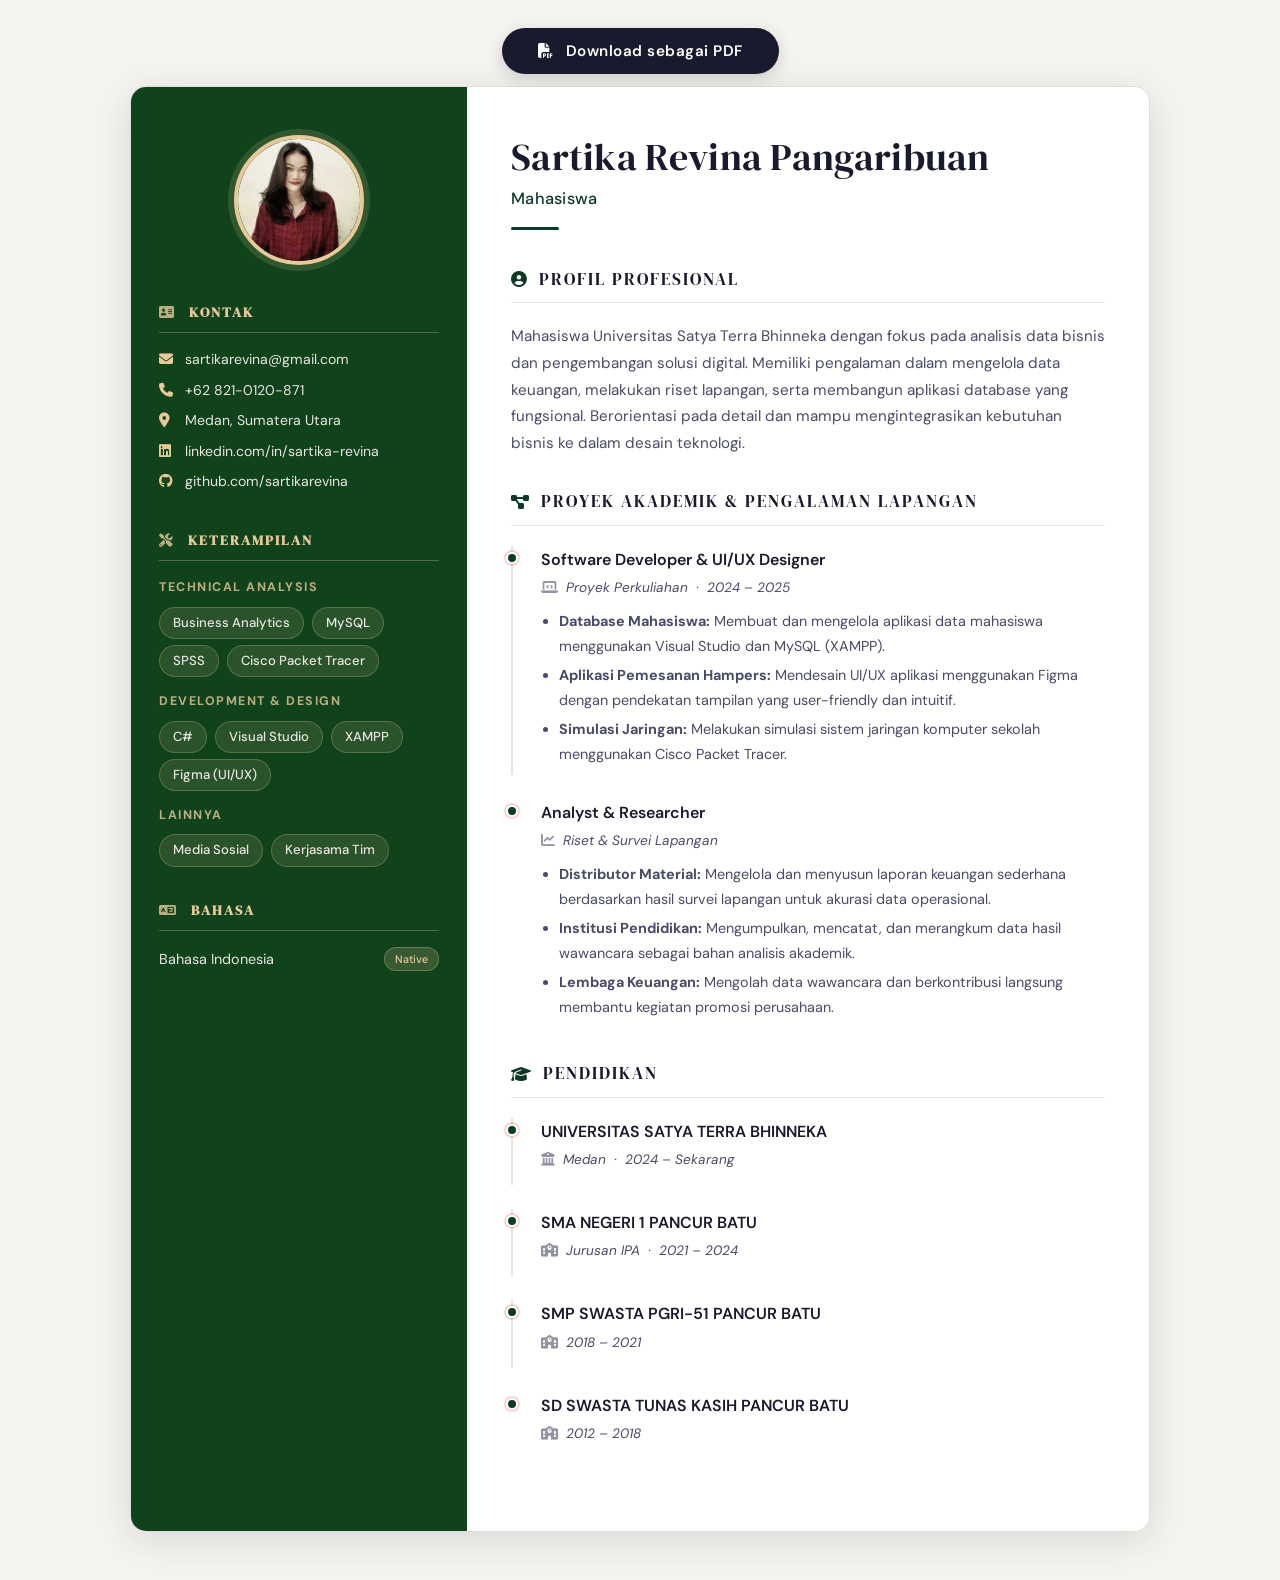
==== index.html @ d9f55caf "Add files via upload" ====
<!DOCTYPE html>
<html lang="id">
<head>
    <meta charset="UTF-8">
    <meta name="viewport" content="width=device-width, initial-scale=1.0">
    <title>CV - Sartika Revina Pangaribuan</title>
    <link rel="preconnect" href="https://fonts.googleapis.com">
    <link rel="preconnect" href="https://fonts.gstatic.com" crossorigin>
    <link href="https://fonts.googleapis.com/css2?family=DM+Serif+Display&family=DM+Sans:wght@300;400;500;600&display=swap" rel="stylesheet">
    <link rel="stylesheet" href="https://cdnjs.cloudflare.com/ajax/libs/font-awesome/6.5.1/css/all.min.css">
    <link rel="stylesheet" href="style.css">
</head>
<body>

    <div class="download-container">
        <button onclick="window.print()" class="download-btn">
            <i class="fas fa-file-pdf"></i> Download sebagai PDF
        </button>
    </div>

    <div class="cv-container">

        <aside class="sidebar">
            <div class="profile-pic-container">
                <img src="profile.jpeg" alt="Foto Profil Sartika Revina" class="profile-pic">
                <div class="profile-name-mobile">
                    <h1>Sartika Revina Pangaribuan</h1>
                    <p class="jabatan">Mahasiswa</p>
                </div>
            </div>

            <section class="fade-in-section">
                <h3><i class="fas fa-address-card"></i> Kontak</h3>
                <div class="kontak">
                    <p><i class="fas fa-envelope"></i><a href="mailto:sartikarevina@gmail.com">sartikarevina@gmail.com</a></p>
                    <p><i class="fas fa-phone"></i><a href="tel:+628210120871">+62 821-0120-871</a></p>
                    <p><i class="fas fa-map-marker-alt"></i>Medan, Sumatera Utara</p>
                    <p><i class="fab fa-linkedin"></i><a href="#" target="_blank">linkedin.com/in/sartika-revina</a></p>
                    <p><i class="fab fa-github"></i><a href="#" target="_blank">github.com/sartikarevina</a></p>
                </div>
            </section>

            <section class="fade-in-section">
                <h3><i class="fas fa-tools"></i> Keterampilan</h3>
                <h4>Technical Analysis</h4>
                <ul class="keterampilan-list">
                    <li>Business Analytics</li><li>MySQL</li><li>SPSS</li><li>Cisco Packet Tracer</li>
                </ul>
                <h4>Development & Design</h4>
                <ul class="keterampilan-list">
                    <li>C#</li><li>Visual Studio</li><li>XAMPP</li><li>Figma (UI/UX)</li>
                </ul>
                <h4>Lainnya</h4>
                <ul class="keterampilan-list">
                    <li>Media Sosial</li><li>Kerjasama Tim</li>
                </ul>
            </section>

            <section class="fade-in-section">
                <h3><i class="fas fa-language"></i> Bahasa</h3>
                <div class="bahasa-item">
                    <span>Bahasa Indonesia</span>
                    <span class="badge">Native</span>
                </div>
            </section>
        </aside>

        <main class="main-content">
            <header class="header fade-in-section">
                <div class="header-text">
                    <h1>Sartika Revina Pangaribuan</h1>
                    <p class="jabatan">Mahasiswa</p>
                </div>
                <div class="header-accent"></div>
            </header>

            <section class="fade-in-section">
                <h2><i class="fas fa-user-circle"></i> Profil Profesional</h2>
                <p>Mahasiswa Universitas Satya Terra Bhinneka dengan fokus pada analisis data bisnis dan pengembangan solusi digital. Memiliki pengalaman dalam mengelola data keuangan, melakukan riset lapangan, serta membangun aplikasi database yang fungsional. Berorientasi pada detail dan mampu mengintegrasikan kebutuhan bisnis ke dalam desain teknologi.</p>
            </section>

            <section class="timeline-section fade-in-section">
                <h2><i class="fas fa-project-diagram"></i> Proyek Akademik & Pengalaman Lapangan</h2>

                <div class="item">
                    <h3>Software Developer & UI/UX Designer</h3>
                    <p class="info"><i class="fas fa-laptop-code"></i> Proyek Perkuliahan &nbsp;·&nbsp; 2024 – 2025</p>
                    <ul>
                        <li><strong>Database Mahasiswa:</strong> Membuat dan mengelola aplikasi data mahasiswa menggunakan Visual Studio dan MySQL (XAMPP).</li>
                        <li><strong>Aplikasi Pemesanan Hampers:</strong> Mendesain UI/UX aplikasi menggunakan Figma dengan pendekatan tampilan yang user-friendly dan intuitif.</li>
                        <li><strong>Simulasi Jaringan:</strong> Melakukan simulasi sistem jaringan komputer sekolah menggunakan Cisco Packet Tracer.</li>
                    </ul>
                </div>

                <div class="item">
                    <h3>Analyst & Researcher</h3>
                    <p class="info"><i class="fas fa-chart-line"></i> Riset & Survei Lapangan </p>
                    <ul>
                        <li><strong>Distributor Material:</strong> Mengelola dan menyusun laporan keuangan sederhana berdasarkan hasil survei lapangan untuk akurasi data operasional.</li>
                        <li><strong>Institusi Pendidikan:</strong> Mengumpulkan, mencatat, dan merangkum data hasil wawancara sebagai bahan analisis akademik.</li>
                        <li><strong>Lembaga Keuangan:</strong> Mengolah data wawancara dan berkontribusi langsung membantu kegiatan promosi perusahaan.</li>
                    </ul>
                </div>
            </section>

            <section class="timeline-section fade-in-section">
                <h2><i class="fas fa-graduation-cap"></i> Pendidikan</h2>
                
                <div class="item">
                    <h3>UNIVERSITAS SATYA TERRA BHINNEKA</h3>
                    <p class="info"><i class="fas fa-university"></i> Medan &nbsp;·&nbsp; 2024 – Sekarang</p>
                </div>

                <div class="item">
                    <h3>SMA NEGERI 1 PANCUR BATU</h3>
                    <p class="info"><i class="fas fa-school"></i> Jurusan IPA &nbsp;·&nbsp; 2021 – 2024</p>
                </div>

                <div class="item">
                    <h3>SMP SWASTA PGRI-51 PANCUR BATU</h3>
                    <p class="info"><i class="fas fa-school"></i> 2018 – 2021</p>
                </div>

                <div class="item">
                    <h3>SD SWASTA TUNAS KASIH PANCUR BATU</h3>
                    <p class="info"><i class="fas fa-school"></i> 2012 – 2018</p>
                </div>
            </section>
        </main>
    </div>

    <script>
        document.addEventListener('DOMContentLoaded', function () {
            const observer = new IntersectionObserver((entries, obs) => {
                entries.forEach(entry => {
                    if (entry.isIntersecting) {
                        entry.target.classList.add('is-visible');
                        obs.unobserve(entry.target);
                    }
                });
            }, { threshold: 0.08 });
            document.querySelectorAll('.fade-in-section').forEach(el => observer.observe(el));
        });
    </script>
</body>
</html>
---- style.css ----
:root {
    --primary:     #0d3927;   /* merah tua elegan */
    --dark:        #1a1a2e;   /* navy hampir hitam */
    --mid:         #4a4a6a;   /* abu ungu */
    --light-bg:    #f5f4f0;   /* krem lembut */
    --sidebar-bg:  #10431c;
    --sidebar-text:#e8e6e0;
    --accent:      #e8c99a;   /* emas pucat */
    --shadow:      0 8px 40px rgba(26,26,46,0.13);
    --radius:      16px;
}

*, *::before, *::after { box-sizing: border-box; margin: 0; padding: 0; }

body {
    font-family: 'DM Sans', sans-serif;
    background: var(--light-bg);
    color: var(--dark);
    min-height: 100vh;
    line-height: 1.7;
}

/* ── DOWNLOAD BUTTON ── */
.download-container {
    text-align: center;
    padding: 28px 0 12px;
}
.download-btn {
    background: var(--dark);
    color: #fff;
    border: none;
    padding: 13px 36px;
    border-radius: 50px;
    font-family: 'DM Sans', sans-serif;
    font-size: 0.95em;
    font-weight: 600;
    cursor: pointer;
    letter-spacing: 0.5px;
    transition: background 0.3s, transform 0.2s, box-shadow 0.2s;
    box-shadow: 0 4px 16px rgba(26,26,46,0.18);
}
.download-btn:hover {
    background: var(--primary);
    transform: translateY(-2px);
    box-shadow: 0 6px 24px rgba(192,57,43,0.22);
}
.download-btn i { margin-right: 8px; }

/* ── CV CONTAINER ── */
.cv-container {
    max-width: 1020px;
    margin: 0 auto 48px;
    background: #fff;
    border-radius: var(--radius);
    box-shadow: var(--shadow);
    display: flex;
    overflow: hidden;
    border: 1.5px solid #e0ddd6;
}

/* ── SIDEBAR ── */
.sidebar {
    width: 33%;
    background: var(--sidebar-bg);
    color: var(--sidebar-text);
    padding: 48px 28px 40px;
    display: flex;
    flex-direction: column;
    gap: 28px;
}

.profile-pic-container { text-align: center; }
.profile-pic {
    width: 130px;
    height: 130px;
    border-radius: 50%;
    object-fit: cover;
    border: 4px solid var(--accent);
    box-shadow: 0 0 0 6px rgba(232,201,154,0.15);
    background: #2d2d4e;
}
.profile-name-mobile { display: none; }

.sidebar h3 {
    color: var(--accent);
    font-family: 'DM Serif Display', serif;
    font-size: 0.85em;
    text-transform: uppercase;
    letter-spacing: 2px;
    border-bottom: 1px solid rgba(232,201,154,0.3);
    padding-bottom: 8px;
    margin-bottom: 16px;
}
.sidebar h3 i { margin-right: 8px; opacity: 0.8; }

.sidebar h4 {
    color: var(--accent);
    font-size: 0.78em;
    text-transform: uppercase;
    letter-spacing: 1.5px;
    margin: 14px 0 8px;
    opacity: 0.8;
}

/* Kontak */
.kontak p {
    display: flex;
    align-items: flex-start;
    gap: 10px;
    font-size: 0.88em;
    margin-bottom: 10px;
    line-height: 1.45;
}
.kontak i {
    color: var(--accent);
    width: 16px;
    flex-shrink: 0;
    margin-top: 3px;
}
.kontak a {
    color: var(--sidebar-text);
    text-decoration: none;
    word-break: break-all;
    transition: color 0.2s;
}
.kontak a:hover { color: var(--accent); }

/* Keterampilan */
.keterampilan-list {
    list-style: none;
    display: flex;
    flex-wrap: wrap;
    gap: 6px 8px;
    margin-bottom: 4px;
}
.keterampilan-list li {
    background: rgba(232,201,154,0.12);
    border: 1px solid rgba(232,201,154,0.25);
    color: var(--sidebar-text);
    border-radius: 50px;
    padding: 4px 13px;
    font-size: 0.82em;
    font-weight: 500;
    transition: background 0.2s;
}
.keterampilan-list li:hover { background: rgba(232,201,154,0.22); }

/* Bahasa */
.bahasa-item {
    display: flex;
    justify-content: space-between;
    align-items: center;
    font-size: 0.9em;
    margin-bottom: 9px;
}
.badge {
    background: rgba(232,201,154,0.18);
    border: 1px solid rgba(232,201,154,0.3);
    color: var(--accent);
    font-size: 0.75em;
    padding: 2px 10px;
    border-radius: 50px;
    font-weight: 500;
}

/* ── MAIN CONTENT ── */
.main-content {
    width: 67%;
    padding: 48px 44px 40px;
    background: #fff;
}

/* Header */
.header {
    margin-bottom: 36px;
    position: relative;
}
.header h1 {
    font-family: 'DM Serif Display', serif;
    font-size: 2.4em;
    color: var(--dark);
    font-weight: 400;
    line-height: 1.15;
    letter-spacing: 0.3px;
}
.header .jabatan {
    font-size: 1.02em;
    color: var(--primary);
    font-weight: 500;
    margin-top: 6px;
    letter-spacing: 0.3px;
}
.header-accent {
    width: 48px;
    height: 3px;
    background: var(--primary);
    margin-top: 14px;
    border-radius: 2px;
}

/* Section headings */
.main-content section {
    margin-bottom: 32px;
}
.main-content h2 {
    font-family: 'DM Serif Display', serif;
    font-size: 1.05em;
    font-weight: 400;
    color: var(--dark);
    text-transform: uppercase;
    letter-spacing: 2px;
    padding-bottom: 8px;
    border-bottom: 1.5px solid #e8e4de;
    margin-bottom: 20px;
    display: flex;
    align-items: center;
    gap: 10px;
}
.main-content h2 i {
    color: var(--primary);
    font-size: 0.95em;
}

.main-content > section > p {
    font-size: 0.95em;
    color: var(--mid);
    line-height: 1.75;
}

/* Timeline items */
.timeline-section .item {
    position: relative;
    padding-left: 28px;
    border-left: 2px solid #e8e4de;
    margin-bottom: 24px;
    padding-bottom: 4px;
}
.timeline-section .item:last-child {
    border-left: 2px solid transparent;
}
.timeline-section .item::before {
    content: '';
    position: absolute;
    left: -7px;
    top: 6px;
    width: 12px;
    height: 12px;
    border-radius: 50%;
    background: var(--primary);
    border: 2.5px solid #fff;
    box-shadow: 0 0 0 2px rgba(192,57,43,0.2);
}
.item h3 {
    font-size: 1em;
    font-weight: 600;
    color: var(--dark);
    margin-bottom: 3px;
}
.item .info {
    font-size: 0.85em;
    color: var(--mid);
    font-style: italic;
    margin-bottom: 10px;
}
.item .info i { margin-right: 4px; opacity: 0.6; }
.item ul {
    padding-left: 18px;
    font-size: 0.9em;
    color: var(--mid);
}
.item ul li { margin-bottom: 5px; }

/* Fade-in animasi */
.fade-in-section {
    opacity: 0;
    transform: translateY(20px);
    transition: opacity 0.65s cubic-bezier(.4,0,.2,1), transform 0.65s cubic-bezier(.4,0,.2,1);
}
.fade-in-section.is-visible { opacity: 1; transform: translateY(0); }

/* ── PRINT ── */
@media print {
    .download-container { display: none !important; }
    body, .cv-container { margin: 0 !important; box-shadow: none !important; }
    section { page-break-inside: avoid; }
    .sidebar { -webkit-print-color-adjust: exact; print-color-adjust: exact; }
    .fade-in-section { opacity: 1 !important; transform: none !important; }
}

/* ── RESPONSIVE ── */
@media screen and (max-width: 860px) {
    .cv-container { flex-direction: column; width: 100%; margin: 0; border-radius: 0; box-shadow: none; border: none; }
    .sidebar, .main-content { width: 100%; padding: 28px 18px; }
    .sidebar { border-right: none; border-bottom: 1px solid #2d2d4e; }
    .profile-pic { width: 90px; height: 90px; }
    .header h1 { font-size: 1.8em; }
    .profile-name-mobile { 
        display: block; 
        margin-top: 15px;
    }
    .profile-name-mobile h1 {
        font-family: 'DM Serif Display', serif;
        font-size: 1.5em;
        color: #fff;
    }
    .profile-name-mobile .jabatan {
        font-size: 0.9em;
        color: var(--accent);
    }
}
@media screen and (max-width: 480px) {
    .sidebar, .main-content { padding: 18px 4vw; }
    .header h1 { font-size: 1.5em; }
    .main-content { padding: 18px 4vw 28px; }
}
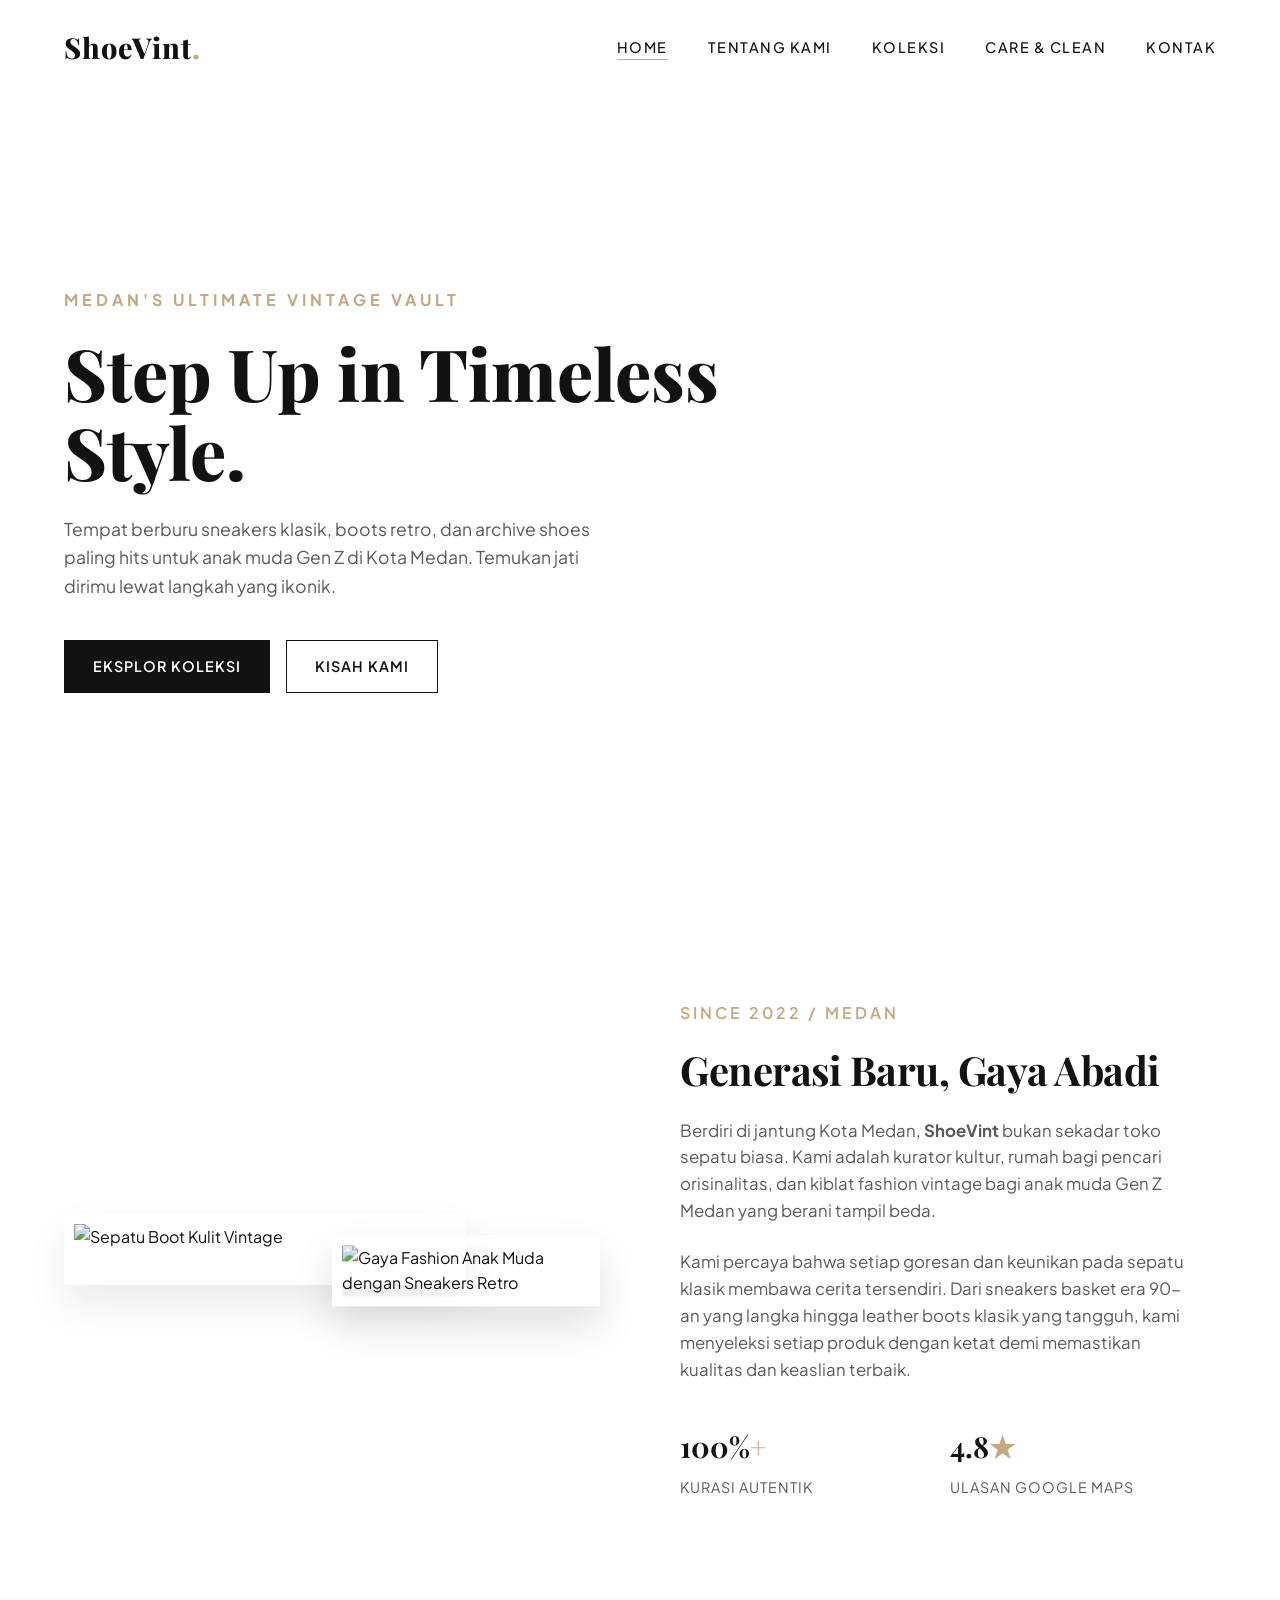
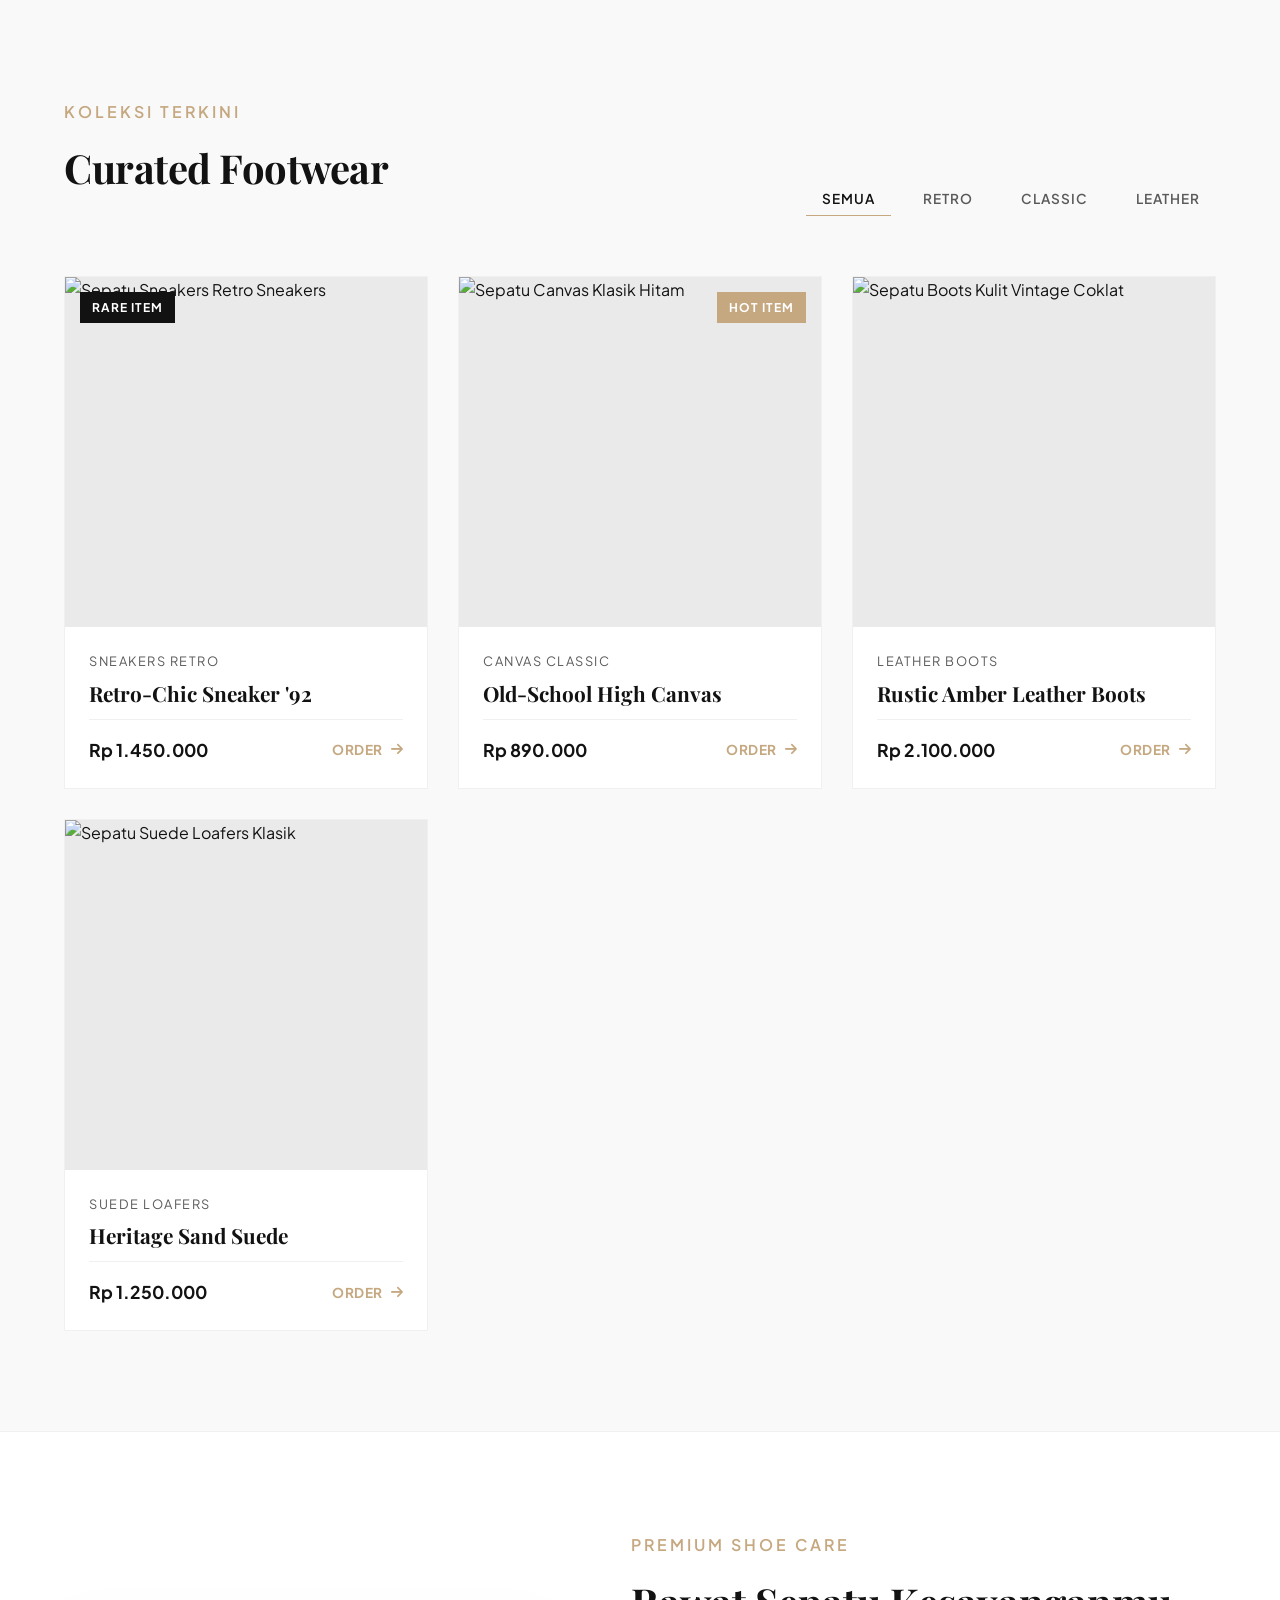
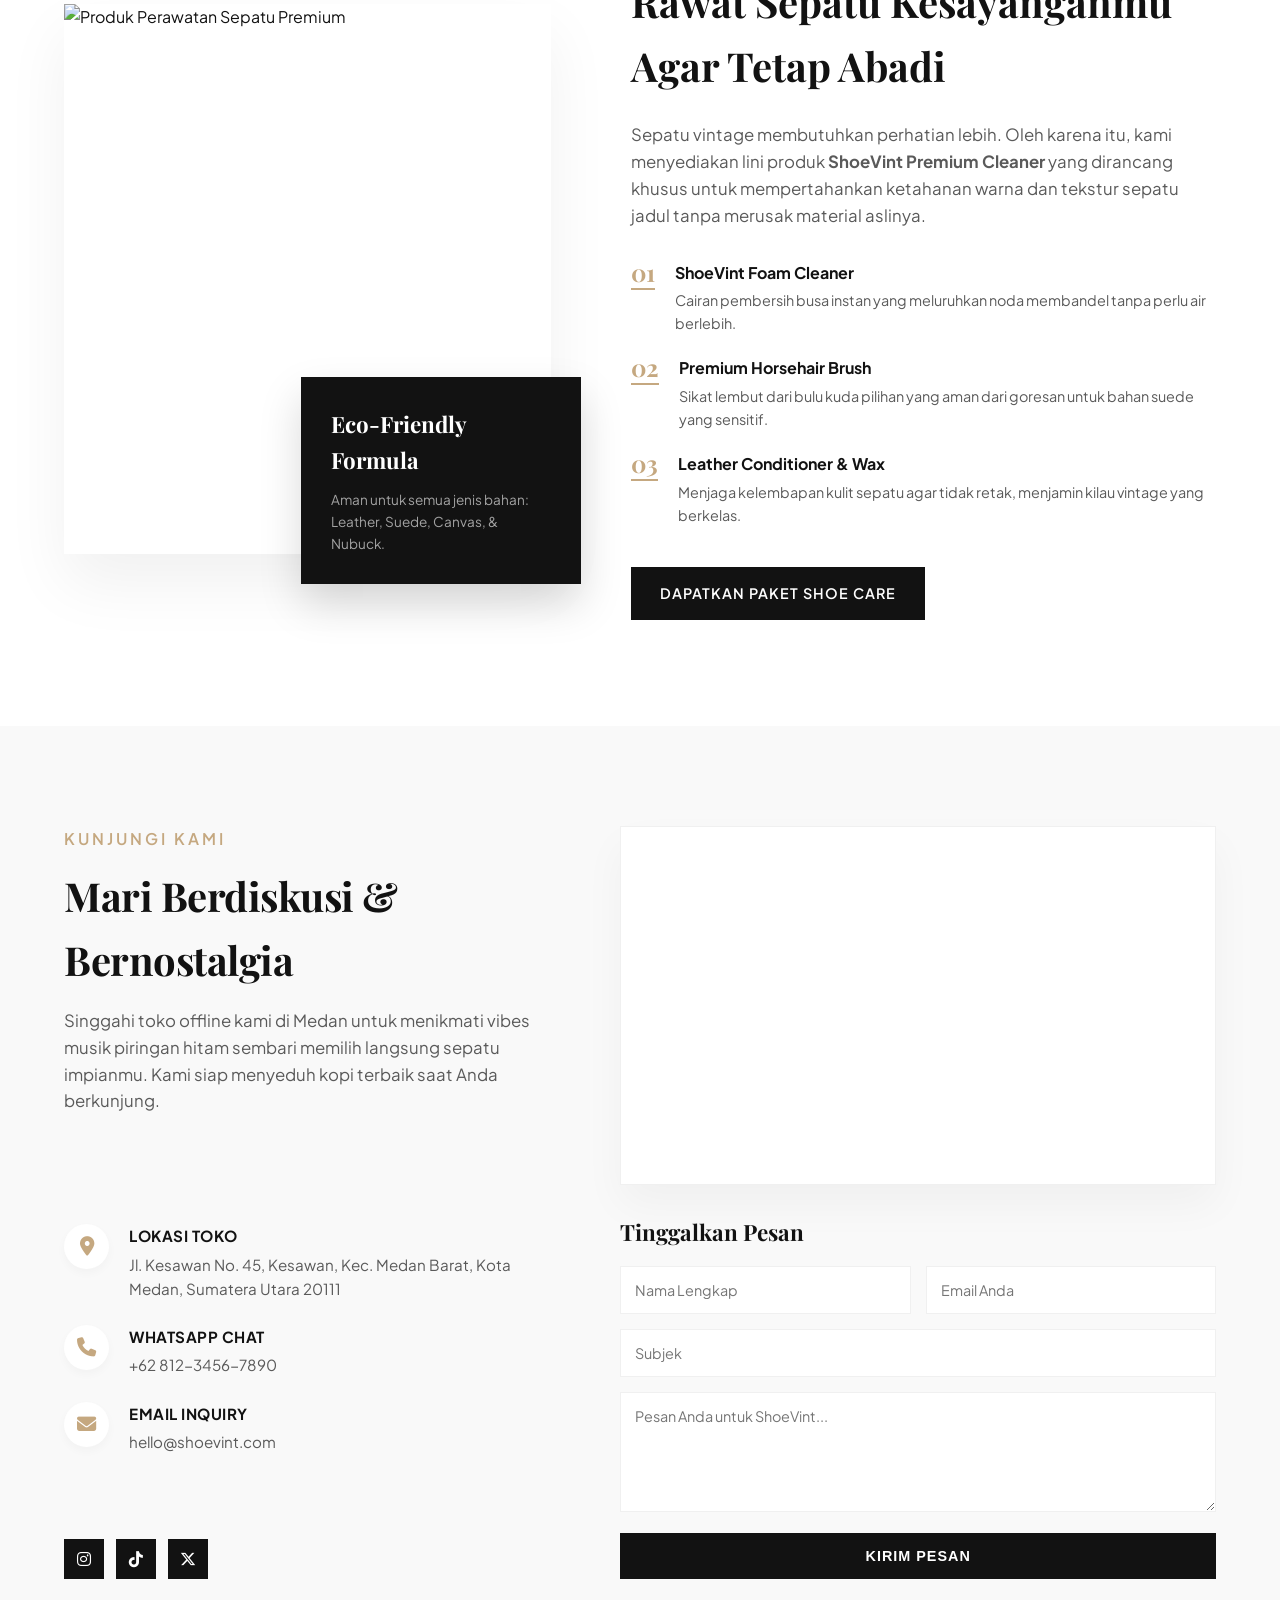
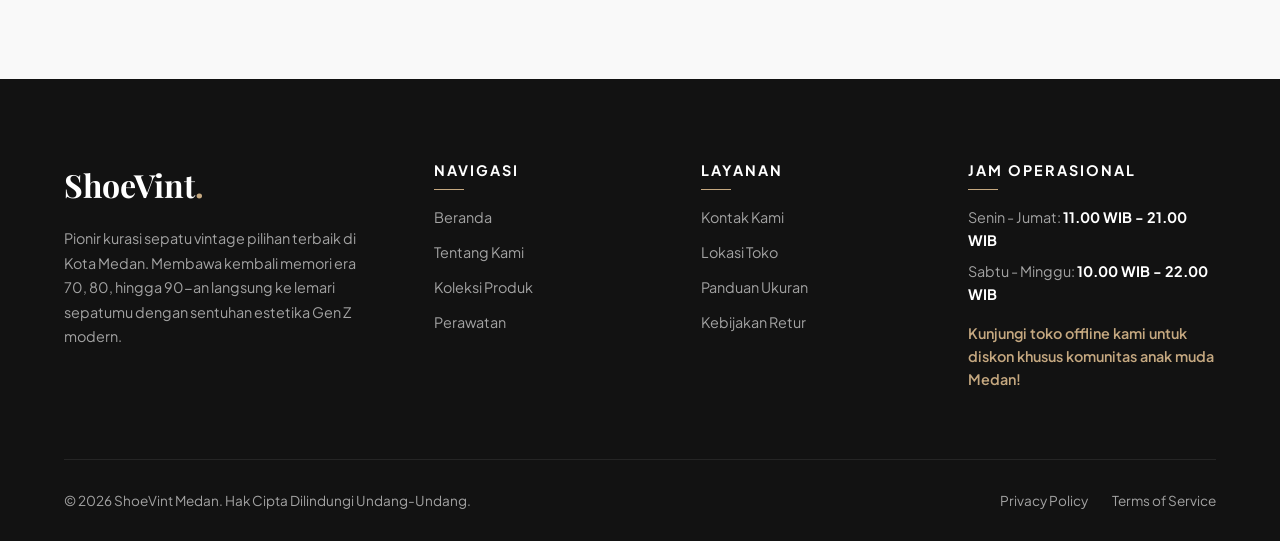
==== commit 084cb50a: "Add files via upload" ====
--- a/index.html
+++ b/index.html
@@ -3,144 +3,401 @@
 <head>
     <meta charset="UTF-8">
     <meta name="viewport" content="width=device-width, initial-scale=1.0">
-    <title>CV - Sartika Revina Pangaribuan</title>
+    <title>ShoeVint - Toko Sepatu Vintage & Trendsetter Gen Z Medan</title>
+    <!-- Google Fonts untuk tipografi modern & vintage elegan -->
     <link rel="preconnect" href="https://fonts.googleapis.com">
     <link rel="preconnect" href="https://fonts.gstatic.com" crossorigin>
-    <link href="https://fonts.googleapis.com/css2?family=DM+Serif+Display&family=DM+Sans:wght@300;400;500;600&display=swap" rel="stylesheet">
-    <link rel="stylesheet" href="https://cdnjs.cloudflare.com/ajax/libs/font-awesome/6.5.1/css/all.min.css">
+    <link href="https://fonts.googleapis.com/css2?family=Playfair+Display:ital,wght@0,400..900;1,400..900&family=Plus+Jakarta+Sans:wght@300;400;500;600;700&display=swap" rel="stylesheet">
+    <!-- Font Awesome untuk ikon sosial media & kontak -->
+    <link rel="stylesheet" href="https://cdnjs.cloudflare.com/ajax/libs/font-awesome/6.4.0/css/all.min.css">
+    <!-- Menghubungkan ke file CSS eksternal -->
     <link rel="stylesheet" href="style.css">
 </head>
 <body>
 
-    <div class="download-container">
-        <button onclick="window.print()" class="download-btn">
-            <i class="fas fa-file-pdf"></i> Download sebagai PDF
-        </button>
-    </div>
-
-    <div class="cv-container">
-
-        <aside class="sidebar">
-            <div class="profile-pic-container">
-                <img src="profile.jpeg" alt="Foto Profil Sartika Revina" class="profile-pic">
-                <div class="profile-name-mobile">
-                    <h1>Sartika Revina Pangaribuan</h1>
-                    <p class="jabatan">Mahasiswa</p>
-                </div>
-            </div>
-
-            <section class="fade-in-section">
-                <h3><i class="fas fa-address-card"></i> Kontak</h3>
-                <div class="kontak">
-                    <p><i class="fas fa-envelope"></i><a href="mailto:sartikarevina@gmail.com">sartikarevina@gmail.com</a></p>
-                    <p><i class="fas fa-phone"></i><a href="tel:+628210120871">+62 821-0120-871</a></p>
-                    <p><i class="fas fa-map-marker-alt"></i>Medan, Sumatera Utara</p>
-                    <p><i class="fab fa-linkedin"></i><a href="#" target="_blank">linkedin.com/in/sartika-revina</a></p>
-                    <p><i class="fab fa-github"></i><a href="#" target="_blank">github.com/sartikarevina</a></p>
-                </div>
-            </section>
-
-            <section class="fade-in-section">
-                <h3><i class="fas fa-tools"></i> Keterampilan</h3>
-                <h4>Technical Analysis</h4>
-                <ul class="keterampilan-list">
-                    <li>Business Analytics</li><li>MySQL</li><li>SPSS</li><li>Cisco Packet Tracer</li>
-                </ul>
-                <h4>Development & Design</h4>
-                <ul class="keterampilan-list">
-                    <li>C#</li><li>Visual Studio</li><li>XAMPP</li><li>Figma (UI/UX)</li>
-                </ul>
-                <h4>Lainnya</h4>
-                <ul class="keterampilan-list">
-                    <li>Media Sosial</li><li>Kerjasama Tim</li>
-                </ul>
-            </section>
-
-            <section class="fade-in-section">
-                <h3><i class="fas fa-language"></i> Bahasa</h3>
-                <div class="bahasa-item">
-                    <span>Bahasa Indonesia</span>
-                    <span class="badge">Native</span>
-                </div>
-            </section>
-        </aside>
-
-        <main class="main-content">
-            <header class="header fade-in-section">
-                <div class="header-text">
-                    <h1>Sartika Revina Pangaribuan</h1>
-                    <p class="jabatan">Mahasiswa</p>
-                </div>
-                <div class="header-accent"></div>
-            </header>
-
-            <section class="fade-in-section">
-                <h2><i class="fas fa-user-circle"></i> Profil Profesional</h2>
-                <p>Mahasiswa Universitas Satya Terra Bhinneka dengan fokus pada analisis data bisnis dan pengembangan solusi digital. Memiliki pengalaman dalam mengelola data keuangan, melakukan riset lapangan, serta membangun aplikasi database yang fungsional. Berorientasi pada detail dan mampu mengintegrasikan kebutuhan bisnis ke dalam desain teknologi.</p>
-            </section>
-
-            <section class="timeline-section fade-in-section">
-                <h2><i class="fas fa-project-diagram"></i> Proyek Akademik & Pengalaman Lapangan</h2>
-
-                <div class="item">
-                    <h3>Software Developer & UI/UX Designer</h3>
-                    <p class="info"><i class="fas fa-laptop-code"></i> Proyek Perkuliahan &nbsp;·&nbsp; 2024 – 2025</p>
-                    <ul>
-                        <li><strong>Database Mahasiswa:</strong> Membuat dan mengelola aplikasi data mahasiswa menggunakan Visual Studio dan MySQL (XAMPP).</li>
-                        <li><strong>Aplikasi Pemesanan Hampers:</strong> Mendesain UI/UX aplikasi menggunakan Figma dengan pendekatan tampilan yang user-friendly dan intuitif.</li>
-                        <li><strong>Simulasi Jaringan:</strong> Melakukan simulasi sistem jaringan komputer sekolah menggunakan Cisco Packet Tracer.</li>
+    <!-- ==========================================
+       HEADER & NAVBAR
+       ========================================== -->
+    <header id="header">
+        <div class="container nav-container">
+            <a href="#hero" class="logo">ShoeVint<span>.</span></a>
+            <ul class="nav-menu" id="nav-menu">
+                <li class="nav-item">
+                    <a href="#hero" class="nav-link active">Home</a>
+                </li>
+                <li class="nav-item">
+                    <a href="#tentang-kami" class="nav-link">Tentang Kami</a>
+                </li>
+                <li class="nav-item">
+                    <a href="#koleksi" class="nav-link">Koleksi</a>
+                </li>
+                <li class="nav-item">
+                    <a href="#skincare-sepatu" class="nav-link">Care & Clean</a>
+                </li>
+                <li class="nav-item">
+                    <a href="#kontak" class="nav-link">Kontak</a>
+                </li>
+            </ul>
+            <button class="hamburger" id="hamburger" aria-label="Menu navigasi">
+                <span class="bar"></span>
+                <span class="bar"></span>
+                <span class="bar"></span>
+            </button>
+        </div>
+    </header>
+
+    <!-- ==========================================
+       HERO SECTION
+       ========================================== -->
+    <section class="hero" id="hero">
+        <div class="container">
+            <div class="hero-content">
+                <span class="hero-tagline">Medan's Ultimate Vintage Vault</span>
+                <h1 class="hero-title">Step Up in Timeless Style.</h1>
+                <p class="hero-description">
+                    Tempat berburu sneakers klasik, boots retro, dan archive shoes paling hits untuk anak muda Gen Z di Kota Medan. Temukan jati dirimu lewat langkah yang ikonik.
+                </p>
+                <div class="hero-btn-group">
+                    <a href="#koleksi" class="btn btn-dark">Eksplor Koleksi</a>
+                    <a href="#tentang-kami" class="btn">Kisah Kami</a>
+                </div>
+            </div>
+        </div>
+    </section>
+
+    <!-- ==========================================
+       TENTANG KAMI SECTION
+       ========================================== -->
+    <section class="section" id="tentang-kami">
+        <div class="container">
+            <div class="about-grid">
+                <!-- Grid Gambar dengan layout overlapping retro modern -->
+                <div class="about-images">
+                    <img src="https://images.unsplash.com/photo-1531310197839-ccf54634509e?auto=format&fit=crop&w=600&q=80" alt="Sepatu Boot Kulit Vintage" class="about-img-main">
+                    <img src="https://images.unsplash.com/photo-1516478177764-9fe5bd7e9717?auto=format&fit=crop&w=400&q=80" alt="Gaya Fashion Anak Muda dengan Sneakers Retro" class="about-img-sub">
+                </div>
+                <!-- Konten Teks -->
+                <div class="about-text">
+                    <span class="section-subtitle">Since 2022 / Medan</span>
+                    <h2 class="section-title">Generasi Baru, Gaya Abadi</h2>
+                    <p class="about-desc">
+                        Berdiri di jantung Kota Medan, <strong>ShoeVint</strong> bukan sekadar toko sepatu biasa. Kami adalah kurator kultur, rumah bagi pencari orisinalitas, dan kiblat fashion vintage bagi anak muda Gen Z Medan yang berani tampil beda.
+                    </p>
+                    <p class="about-desc">
+                        Kami percaya bahwa setiap goresan dan keunikan pada sepatu klasik membawa cerita tersendiri. Dari sneakers basket era 90-an yang langka hingga leather boots klasik yang tangguh, kami menyeleksi setiap produk dengan ketat demi memastikan kualitas dan keaslian terbaik.
+                    </p>
+                    <div class="about-highlights">
+                        <div class="highlight-item">
+                            <h4>100%<span>+</span></h4>
+                            <p>Kurasi Autentik</p>
+                        </div>
+                        <div class="highlight-item">
+                            <h4>4.8<span>★</span></h4>
+                            <p>Ulasan Google Maps</p>
+                        </div>
+                    </div>
+                </div>
+            </div>
+        </div>
+    </section>
+
+    <!-- ==========================================
+       KOLEKSI / PRODUK SECTION
+       ========================================== -->
+    <section class="section products" id="koleksi">
+        <div class="container">
+            <div class="product-header">
+                <div>
+                    <span class="section-subtitle">Koleksi Terkini</span>
+                    <h2 class="section-title">Curated Footwear</h2>
+                </div>
+                <!-- Kategori Filter -->
+                <div class="product-filters">
+                    <button class="filter-btn active" data-filter="all">Semua</button>
+                    <button class="filter-btn" data-filter="retro">Retro</button>
+                    <button class="filter-btn" data-filter="classic">Classic</button>
+                    <button class="filter-btn" data-filter="boots">Leather</button>
+                </div>
+            </div>
+
+            <!-- Grid Produk -->
+            <div class="product-grid">
+                <!-- Produk 1 -->
+                <div class="product-card" data-category="retro">
+                    <div class="product-img-wrapper">
+                        <span class="product-tag">Rare Item</span>
+                        <img src="https://images.unsplash.com/photo-1549298916-b41d501d3772?auto=format&fit=crop&w=600&q=80" alt="Sepatu Sneakers Retro Sneakers" class="product-img">
+                    </div>
+                    <div class="product-info">
+                        <span class="product-category">Sneakers Retro</span>
+                        <h3 class="product-title">Retro-Chic Sneaker '92</h3>
+                        <div class="product-footer">
+                            <span class="product-price">Rp 1.450.000</span>
+                            <a href="https://wa.me/6281234567890?text=Halo%20ShoeVint,%20saya%20tertarik%20dengan%20Retro-Chic%20Sneaker%20'92" target="_blank" class="product-btn">
+                                Order <i class="fa-solid fa-arrow-right"></i>
+                            </a>
+                        </div>
+                    </div>
+                </div>
+
+                <!-- Produk 2 -->
+                <div class="product-card" data-category="classic">
+                    <div class="product-img-wrapper">
+                        <span class="product-badge">Hot Item</span>
+                        <img src="https://images.unsplash.com/photo-1606107557195-0e29a4b5b4aa?auto=format&fit=crop&w=600&q=80" alt="Sepatu Canvas Klasik Hitam" class="product-img">
+                    </div>
+                    <div class="product-info">
+                        <span class="product-category">Canvas Classic</span>
+                        <h3 class="product-title">Old-School High Canvas</h3>
+                        <div class="product-footer">
+                            <span class="product-price">Rp 890.000</span>
+                            <a href="https://wa.me/6281234567890?text=Halo%20ShoeVint,%20saya%20tertarik%20dengan%20Old-School%20High%20Canvas" target="_blank" class="product-btn">
+                                Order <i class="fa-solid fa-arrow-right"></i>
+                            </a>
+                        </div>
+                    </div>
+                </div>
+
+                <!-- Produk 3 -->
+                <div class="product-card" data-category="boots">
+                    <div class="product-img-wrapper">
+                        <img src="https://images.unsplash.com/photo-1608256246200-53e635b5b65f?auto=format&fit=crop&w=600&q=80" alt="Sepatu Boots Kulit Vintage Coklat" class="product-img">
+                    </div>
+                    <div class="product-info">
+                        <span class="product-category">Leather Boots</span>
+                        <h3 class="product-title">Rustic Amber Leather Boots</h3>
+                        <div class="product-footer">
+                            <span class="product-price">Rp 2.100.000</span>
+                            <a href="https://wa.me/6281234567890?text=Halo%20ShoeVint,%20saya%20tertarik%20dengan%20Rustic%20Amber%20Leather%20Boots" target="_blank" class="product-btn">
+                                Order <i class="fa-solid fa-arrow-right"></i>
+                            </a>
+                        </div>
+                    </div>
+                </div>
+
+                <!-- Produk 4 -->
+                <div class="product-card" data-category="classic">
+                    <div class="product-img-wrapper">
+                        <img src="https://images.unsplash.com/photo-1543163521-1bf539c55dd2?auto=format&fit=crop&w=600&q=80" alt="Sepatu Suede Loafers Klasik" class="product-img">
+                    </div>
+                    <div class="product-info">
+                        <span class="product-category">Suede Loafers</span>
+                        <h3 class="product-title">Heritage Sand Suede</h3>
+                        <div class="product-footer">
+                            <span class="product-price">Rp 1.250.000</span>
+                            <a href="https://wa.me/6281234567890?text=Halo%20ShoeVint,%20saya%20tertarik%20dengan%20Heritage%20Sand%20Suede" target="_blank" class="product-btn">
+                                Order <i class="fa-solid fa-arrow-right"></i>
+                            </a>
+                        </div>
+                    </div>
+                </div>
+            </div>
+        </div>
+    </section>
+
+    <!-- ==========================================
+       SEGMEN KHUSUS: SKINCARE & PERAWATAN SEPATU
+       ========================================== -->
+    <section class="section skincare-section" id="skincare-sepatu">
+        <div class="container">
+            <div class="skincare-grid">
+                <!-- Visual Produk Perawatan -->
+                <div class="skincare-image">
+                    <img src="https://images.unsplash.com/photo-1618220179428-22790b461013?auto=format&fit=crop&w=700&q=80" alt="Produk Perawatan Sepatu Premium" class="skincare-image-el">
+                    <div class="skincare-floating-card">
+                        <h4>Eco-Friendly Formula</h4>
+                        <p>Aman untuk semua jenis bahan: Leather, Suede, Canvas, & Nubuck.</p>
+                    </div>
+                </div>
+                <!-- Penjelasan Edukasi Produk -->
+                <div class="skincare-content">
+                    <span class="section-subtitle">Premium Shoe Care</span>
+                    <h3>Rawat Sepatu Kesayanganmu Agar Tetap Abadi</h3>
+                    <p class="skincare-text">
+                        Sepatu vintage membutuhkan perhatian lebih. Oleh karena itu, kami menyediakan lini produk <strong>ShoeVint Premium Cleaner</strong> yang dirancang khusus untuk mempertahankan ketahanan warna dan tekstur sepatu jadul tanpa merusak material aslinya.
+                    </p>
+                    
+                    <div class="skincare-steps">
+                        <!-- Step 1 -->
+                        <div class="step-item">
+                            <div class="step-num">01</div>
+                            <div class="step-info">
+                                <h5>ShoeVint Foam Cleaner</h5>
+                                <p>Cairan pembersih busa instan yang meluruhkan noda membandel tanpa perlu air berlebih.</p>
+                            </div>
+                        </div>
+                        <!-- Step 2 -->
+                        <div class="step-item">
+                            <div class="step-num">02</div>
+                            <div class="step-info">
+                                <h5>Premium Horsehair Brush</h5>
+                                <p>Sikat lembut dari bulu kuda pilihan yang aman dari goresan untuk bahan suede yang sensitif.</p>
+                            </div>
+                        </div>
+                        <!-- Step 3 -->
+                        <div class="step-item">
+                            <div class="step-num">03</div>
+                            <div class="step-info">
+                                <h5>Leather Conditioner & Wax</h5>
+                                <p>Menjaga kelembapan kulit sepatu agar tidak retak, menjamin kilau vintage yang berkelas.</p>
+                            </div>
+                        </div>
+                    </div>
+
+                    <a href="https://wa.me/6281234567890?text=Halo%20ShoeVint,%20saya%20tertarik%20dengan%20paket%20Shoe%20Care" target="_blank" class="btn btn-dark">Dapatkan Paket Shoe Care</a>
+                </div>
+            </div>
+        </div>
+    </section>
+
+    <!-- ==========================================
+       KONTAK & LOKASI
+       ========================================== -->
+    <section class="section contact" id="kontak">
+        <div class="container">
+            <div class="contact-grid">
+                <!-- Info Kontak & Maps -->
+                <div class="contact-info">
+                    <div>
+                        <span class="section-subtitle">Kunjungi Kami</span>
+                        <h2 class="section-title">Mari Berdiskusi & Bernostalgia</h2>
+                        <p class="about-desc">
+                            Singgahi toko offline kami di Medan untuk menikmati vibes musik piringan hitam sembari memilih langsung sepatu impianmu. Kami siap menyeduh kopi terbaik saat Anda berkunjung.
+                        </p>
+                    </div>
+                    
+                    <div class="contact-details">
+                        <!-- Alamat -->
+                        <div class="contact-item">
+                            <div class="contact-icon">
+                                <i class="fa-solid fa-location-dot"></i>
+                            </div>
+                            <div class="contact-text">
+                                <h5>Lokasi Toko</h5>
+                                <p>Jl. Kesawan No. 45, Kesawan, Kec. Medan Barat, Kota Medan, Sumatera Utara 20111</p>
+                            </div>
+                        </div>
+                        <!-- Telepon -->
+                        <div class="contact-item">
+                            <div class="contact-icon">
+                                <i class="fa-solid fa-phone"></i>
+                            </div>
+                            <div class="contact-text">
+                                <h5>WhatsApp Chat</h5>
+                                <p><a href="tel:+6281234567890">+62 812-3456-7890</a></p>
+                            </div>
+                        </div>
+                        <!-- Email -->
+                        <div class="contact-item">
+                            <div class="contact-icon">
+                                <i class="fa-solid fa-envelope"></i>
+                            </div>
+                            <div class="contact-text">
+                                <h5>Email Inquiry</h5>
+                                <p><a href="mailto:hello@shoevint.com">hello@shoevint.com</a></p>
+                            </div>
+                        </div>
+                    </div>
+
+                    <!-- Media Sosial -->
+                    <div>
+                        <div class="social-links">
+                            <a href="#" class="social-icon" aria-label="Instagram"><i class="fa-brands fa-instagram"></i></a>
+                            <a href="#" class="social-icon" aria-label="TikTok"><i class="fa-brands fa-tiktok"></i></a>
+                            <a href="#" class="social-icon" aria-label="Twitter"><i class="fa-brands fa-x-twitter"></i></a>
+                        </div>
+                    </div>
+                </div>
+
+                <!-- Form Kontak & Embedded Map -->
+                <div>
+                    <!-- Lokasi Peta Medan Kesawan -->
+                    <div class="map-container">
+                        <iframe 
+                            src="https://www.google.com/maps/embed?pb=!1m18!1m12!1m3!1d3981.9904791349887!2d98.6766627!3d3.5898018!2m3!1f0!2f0!3f0!3m2!1i1024!2i768!4f13.1!3m3!1m2!1s0x303131bf4eb7b6f3%3A0x868b4cb6fef55bc8!2sJl.%20Kesawan%2C%20Kota%20Medan%2C%20Sumatera%20Utara!5e0!3m2!1sid!2sid!4v1700000000000!5m2!1sid!2sid" 
+                            class="map-iframe" 
+                            allowfullscreen="" 
+                            loading="lazy" 
+                            referrerpolicy="no-referrer-when-downgrade">
+                        </iframe>
+                    </div>
+
+                    <h3 class="contact-form-title">Tinggalkan Pesan</h3>
+                    <div id="form-alert" class="custom-alert"></div>
+                    <form class="contact-form" id="contact-form">
+                        <input type="text" placeholder="Nama Lengkap" class="form-control" required id="form-name">
+                        <input type="email" placeholder="Email Anda" class="form-control" required id="form-email">
+                        <div class="form-group-full">
+                            <input type="text" placeholder="Subjek" class="form-control" required id="form-subject">
+                        </div>
+                        <div class="form-group-full">
+                            <textarea placeholder="Pesan Anda untuk ShoeVint..." class="form-control" required id="form-message"></textarea>
+                        </div>
+                        <div class="form-group-full">
+                            <button type="submit" class="btn btn-dark w-full" style="width: 100%;">Kirim Pesan</button>
+                        </div>
+                    </form>
+                </div>
+            </div>
+        </div>
+    </section>
+
+    <!-- ==========================================
+       FOOTER
+       ========================================== -->
+    <footer>
+        <div class="container">
+            <div class="footer-grid">
+                <!-- Brand Info -->
+                <div class="footer-brand">
+                    <h4>ShoeVint<span>.</span></h4>
+                    <p>
+                        Pionir kurasi sepatu vintage pilihan terbaik di Kota Medan. Membawa kembali memori era 70, 80, hingga 90-an langsung ke lemari sepatumu dengan sentuhan estetika Gen Z modern.
+                    </p>
+                </div>
+                <!-- Links Cepat -->
+                <div>
+                    <h4 class="footer-title font-sans">Navigasi</h4>
+                    <ul class="footer-links">
+                        <li><a href="#hero">Beranda</a></li>
+                        <li><a href="#tentang-kami">Tentang Kami</a></li>
+                        <li><a href="#koleksi">Koleksi Produk</a></li>
+                        <li><a href="#skincare-sepatu">Perawatan</a></li>
                     </ul>
                 </div>
-
-                <div class="item">
-                    <h3>Analyst & Researcher</h3>
-                    <p class="info"><i class="fas fa-chart-line"></i> Riset & Survei Lapangan </p>
-                    <ul>
-                        <li><strong>Distributor Material:</strong> Mengelola dan menyusun laporan keuangan sederhana berdasarkan hasil survei lapangan untuk akurasi data operasional.</li>
-                        <li><strong>Institusi Pendidikan:</strong> Mengumpulkan, mencatat, dan merangkum data hasil wawancara sebagai bahan analisis akademik.</li>
-                        <li><strong>Lembaga Keuangan:</strong> Mengolah data wawancara dan berkontribusi langsung membantu kegiatan promosi perusahaan.</li>
+                <!-- Links Bantuan -->
+                <div>
+                    <h4 class="footer-title font-sans">Layanan</h4>
+                    <ul class="footer-links">
+                        <li><a href="#kontak">Kontak Kami</a></li>
+                        <li><a href="#kontak">Lokasi Toko</a></li>
+                        <li><a href="#koleksi">Panduan Ukuran</a></li>
+                        <li><a href="#tentang-kami">Kebijakan Retur</a></li>
                     </ul>
                 </div>
-            </section>
-
-            <section class="timeline-section fade-in-section">
-                <h2><i class="fas fa-graduation-cap"></i> Pendidikan</h2>
-                
-                <div class="item">
-                    <h3>UNIVERSITAS SATYA TERRA BHINNEKA</h3>
-                    <p class="info"><i class="fas fa-university"></i> Medan &nbsp;·&nbsp; 2024 – Sekarang</p>
-                </div>
-
-                <div class="item">
-                    <h3>SMA NEGERI 1 PANCUR BATU</h3>
-                    <p class="info"><i class="fas fa-school"></i> Jurusan IPA &nbsp;·&nbsp; 2021 – 2024</p>
-                </div>
-
-                <div class="item">
-                    <h3>SMP SWASTA PGRI-51 PANCUR BATU</h3>
-                    <p class="info"><i class="fas fa-school"></i> 2018 – 2021</p>
-                </div>
-
-                <div class="item">
-                    <h3>SD SWASTA TUNAS KASIH PANCUR BATU</h3>
-                    <p class="info"><i class="fas fa-school"></i> 2012 – 2018</p>
-                </div>
-            </section>
-        </main>
-    </div>
-
-    <script>
-        document.addEventListener('DOMContentLoaded', function () {
-            const observer = new IntersectionObserver((entries, obs) => {
-                entries.forEach(entry => {
-                    if (entry.isIntersecting) {
-                        entry.target.classList.add('is-visible');
-                        obs.unobserve(entry.target);
-                    }
-                });
-            }, { threshold: 0.08 });
-            document.querySelectorAll('.fade-in-section').forEach(el => observer.observe(el));
-        });
-    </script>
+                <!-- Jam Operasional -->
+                <div class="footer-opening">
+                    <h4 class="footer-title font-sans">Jam Operasional</h4>
+                    <p>Senin - Jumat: <strong>11.00 WIB - 21.00 WIB</strong></p>
+                    <p>Sabtu - Minggu: <strong>10.00 WIB - 22.00 WIB</strong></p>
+                    <p style="color: var(--accent-gold); margin-top: 15px; font-weight: 600;">
+                        Kunjungi toko offline kami untuk diskon khusus komunitas anak muda Medan!
+                    </p>
+                </div>
+            </div>
+
+            <!-- Bagian Hak Cipta -->
+            <div class="footer-bottom">
+                <p>&copy; 2026 ShoeVint Medan. Hak Cipta Dilindungi Undang-Undang.</p>
+                <div class="footer-bottom-links">
+                    <a href="#">Privacy Policy</a>
+                    <a href="#">Terms of Service</a>
+                </div>
+            </div>
+        </div>
+    </footer>
+
+    <!-- Menghubungkan ke file JavaScript eksternal -->
+    <script src="script.js"></script>
 </body>
 </html>
--- a/style.css
+++ b/style.css
@@ -1,315 +1,1005 @@
+/* ==========================================
+   1. RESET & VARIABLE UTAMA (TEMA)
+   ========================================== */
 :root {
-    --primary:     #0d3927;   /* merah tua elegan */
-    --dark:        #1a1a2e;   /* navy hampir hitam */
-    --mid:         #4a4a6a;   /* abu ungu */
-    --light-bg:    #f5f4f0;   /* krem lembut */
-    --sidebar-bg:  #10431c;
-    --sidebar-text:#e8e6e0;
-    --accent:      #e8c99a;   /* emas pucat */
-    --shadow:      0 8px 40px rgba(26,26,46,0.13);
-    --radius:      16px;
-}
-
-*, *::before, *::after { box-sizing: border-box; margin: 0; padding: 0; }
+    --primary-white: #ffffff;
+    --bg-light: #f9f9f9;
+    --gray-light: #f0f0f0;
+    --gray-medium: #a3a3a3;
+    --gray-dark: #2c2c2c;
+    --text-dark: #121212;
+    --text-muted: #5a5a5a;
+    --accent-gold: #c5a880; /* Aksen vintage emas pudar */
+    --font-sans: 'Plus Jakarta Sans', sans-serif;
+    --font-serif: 'Playfair Display', serif;
+    --transition: all 0.4s cubic-bezier(0.16, 1, 0.3, 1);
+}
+
+* {
+    box-sizing: border-box;
+    margin: 0;
+    padding: 0;
+    scroll-behavior: smooth;
+}
 
 body {
-    font-family: 'DM Sans', sans-serif;
-    background: var(--light-bg);
-    color: var(--dark);
-    min-height: 100vh;
-    line-height: 1.7;
-}
-
-/* ── DOWNLOAD BUTTON ── */
-.download-container {
-    text-align: center;
-    padding: 28px 0 12px;
-}
-.download-btn {
-    background: var(--dark);
-    color: #fff;
-    border: none;
-    padding: 13px 36px;
-    border-radius: 50px;
-    font-family: 'DM Sans', sans-serif;
-    font-size: 0.95em;
+    font-family: var(--font-sans);
+    background-color: var(--primary-white);
+    color: var(--text-dark);
+    line-height: 1.6;
+    overflow-x: hidden;
+}
+
+img {
+    max-width: 100%;
+    height: auto;
+    display: block;
+}
+
+a {
+    text-decoration: none;
+    color: inherit;
+    transition: var(--transition);
+}
+
+li {
+    list-style: none;
+}
+
+/* Utility Classes */
+.container {
+    width: 100%;
+    max-width: 1200px;
+    margin: 0 auto;
+    padding: 0 24px;
+}
+
+.section {
+    padding: 100px 0;
+}
+
+.section-title {
+    font-family: var(--font-serif);
+    font-size: 2.5rem;
+    font-weight: 700;
+    color: var(--text-dark);
+    margin-bottom: 16px;
+    text-transform: capitalize;
+    letter-spacing: -0.5px;
+}
+
+.section-subtitle {
+    font-size: 1rem;
+    color: var(--accent-gold);
+    text-transform: uppercase;
+    letter-spacing: 3px;
     font-weight: 600;
+    margin-bottom: 12px;
+    display: block;
+}
+
+.btn {
+    display: inline-block;
+    padding: 14px 28px;
+    font-weight: 600;
+    font-size: 0.9rem;
+    letter-spacing: 1px;
+    text-transform: uppercase;
+    border: 1px solid var(--text-dark);
+    background: transparent;
+    color: var(--text-dark);
     cursor: pointer;
-    letter-spacing: 0.5px;
-    transition: background 0.3s, transform 0.2s, box-shadow 0.2s;
-    box-shadow: 0 4px 16px rgba(26,26,46,0.18);
-}
-.download-btn:hover {
-    background: var(--primary);
-    transform: translateY(-2px);
-    box-shadow: 0 6px 24px rgba(192,57,43,0.22);
-}
-.download-btn i { margin-right: 8px; }
-
-/* ── CV CONTAINER ── */
-.cv-container {
-    max-width: 1020px;
-    margin: 0 auto 48px;
-    background: #fff;
-    border-radius: var(--radius);
-    box-shadow: var(--shadow);
-    display: flex;
+    transition: var(--transition);
+    position: relative;
+    z-index: 1;
     overflow: hidden;
-    border: 1.5px solid #e0ddd6;
-}
-
-/* ── SIDEBAR ── */
-.sidebar {
-    width: 33%;
-    background: var(--sidebar-bg);
-    color: var(--sidebar-text);
-    padding: 48px 28px 40px;
-    display: flex;
-    flex-direction: column;
-    gap: 28px;
-}
-
-.profile-pic-container { text-align: center; }
-.profile-pic {
-    width: 130px;
-    height: 130px;
-    border-radius: 50%;
-    object-fit: cover;
-    border: 4px solid var(--accent);
-    box-shadow: 0 0 0 6px rgba(232,201,154,0.15);
-    background: #2d2d4e;
-}
-.profile-name-mobile { display: none; }
-
-.sidebar h3 {
-    color: var(--accent);
-    font-family: 'DM Serif Display', serif;
-    font-size: 0.85em;
-    text-transform: uppercase;
-    letter-spacing: 2px;
-    border-bottom: 1px solid rgba(232,201,154,0.3);
-    padding-bottom: 8px;
-    margin-bottom: 16px;
-}
-.sidebar h3 i { margin-right: 8px; opacity: 0.8; }
-
-.sidebar h4 {
-    color: var(--accent);
-    font-size: 0.78em;
-    text-transform: uppercase;
-    letter-spacing: 1.5px;
-    margin: 14px 0 8px;
-    opacity: 0.8;
-}
-
-/* Kontak */
-.kontak p {
-    display: flex;
-    align-items: flex-start;
-    gap: 10px;
-    font-size: 0.88em;
-    margin-bottom: 10px;
-    line-height: 1.45;
-}
-.kontak i {
-    color: var(--accent);
-    width: 16px;
-    flex-shrink: 0;
-    margin-top: 3px;
-}
-.kontak a {
-    color: var(--sidebar-text);
-    text-decoration: none;
-    word-break: break-all;
-    transition: color 0.2s;
-}
-.kontak a:hover { color: var(--accent); }
-
-/* Keterampilan */
-.keterampilan-list {
-    list-style: none;
-    display: flex;
-    flex-wrap: wrap;
-    gap: 6px 8px;
-    margin-bottom: 4px;
-}
-.keterampilan-list li {
-    background: rgba(232,201,154,0.12);
-    border: 1px solid rgba(232,201,154,0.25);
-    color: var(--sidebar-text);
-    border-radius: 50px;
-    padding: 4px 13px;
-    font-size: 0.82em;
-    font-weight: 500;
-    transition: background 0.2s;
-}
-.keterampilan-list li:hover { background: rgba(232,201,154,0.22); }
-
-/* Bahasa */
-.bahasa-item {
+}
+
+.btn::before {
+    content: '';
+    position: absolute;
+    top: 0;
+    left: -100%;
+    width: 100%;
+    height: 100%;
+    background: var(--text-dark);
+    transition: var(--transition);
+    z-index: -1;
+}
+
+.btn:hover {
+    color: var(--primary-white);
+}
+
+.btn:hover::before {
+    left: 0;
+}
+
+.btn-dark {
+    background: var(--text-dark);
+    color: var(--primary-white);
+}
+
+.btn-dark::before {
+    background: var(--primary-white);
+}
+
+.btn-dark:hover {
+    color: var(--text-dark);
+}
+
+/* ==========================================
+   2. HEADER & NAVBAR (Sticky & Minimalis)
+   ========================================== */
+header {
+    position: fixed;
+    top: 0;
+    left: 0;
+    width: 100%;
+    z-index: 1000;
+    transition: var(--transition);
+    padding: 24px 0;
+    background: rgba(255, 255, 255, 0);
+}
+
+header.scrolled {
+    background: rgba(255, 255, 255, 0.95);
+    backdrop-filter: blur(10px);
+    padding: 16px 0;
+    box-shadow: 0 4px 30px rgba(0, 0, 0, 0.03);
+    border-bottom: 1px solid var(--gray-light);
+}
+
+.nav-container {
     display: flex;
     justify-content: space-between;
     align-items: center;
-    font-size: 0.9em;
-    margin-bottom: 9px;
-}
-.badge {
-    background: rgba(232,201,154,0.18);
-    border: 1px solid rgba(232,201,154,0.3);
-    color: var(--accent);
-    font-size: 0.75em;
-    padding: 2px 10px;
-    border-radius: 50px;
+}
+
+.logo {
+    font-family: var(--font-serif);
+    font-size: 1.8rem;
+    font-weight: 800;
+    letter-spacing: 1px;
+    color: var(--text-dark);
+}
+
+.logo span {
+    color: var(--accent-gold);
+}
+
+.nav-menu {
+    display: flex;
+    gap: 40px;
+}
+
+.nav-link {
+    font-size: 0.9rem;
     font-weight: 500;
-}
-
-/* ── MAIN CONTENT ── */
-.main-content {
-    width: 67%;
-    padding: 48px 44px 40px;
-    background: #fff;
-}
-
-/* Header */
-.header {
-    margin-bottom: 36px;
+    text-transform: uppercase;
+    letter-spacing: 1.5px;
+    color: var(--text-dark);
     position: relative;
-}
-.header h1 {
-    font-family: 'DM Serif Display', serif;
-    font-size: 2.4em;
-    color: var(--dark);
-    font-weight: 400;
-    line-height: 1.15;
-    letter-spacing: 0.3px;
-}
-.header .jabatan {
-    font-size: 1.02em;
-    color: var(--primary);
-    font-weight: 500;
-    margin-top: 6px;
-    letter-spacing: 0.3px;
-}
-.header-accent {
-    width: 48px;
-    height: 3px;
-    background: var(--primary);
-    margin-top: 14px;
-    border-radius: 2px;
-}
-
-/* Section headings */
-.main-content section {
-    margin-bottom: 32px;
-}
-.main-content h2 {
-    font-family: 'DM Serif Display', serif;
-    font-size: 1.05em;
-    font-weight: 400;
-    color: var(--dark);
-    text-transform: uppercase;
-    letter-spacing: 2px;
-    padding-bottom: 8px;
-    border-bottom: 1.5px solid #e8e4de;
-    margin-bottom: 20px;
-    display: flex;
-    align-items: center;
-    gap: 10px;
-}
-.main-content h2 i {
-    color: var(--primary);
-    font-size: 0.95em;
-}
-
-.main-content > section > p {
-    font-size: 0.95em;
-    color: var(--mid);
-    line-height: 1.75;
-}
-
-/* Timeline items */
-.timeline-section .item {
-    position: relative;
-    padding-left: 28px;
-    border-left: 2px solid #e8e4de;
-    margin-bottom: 24px;
-    padding-bottom: 4px;
-}
-.timeline-section .item:last-child {
-    border-left: 2px solid transparent;
-}
-.timeline-section .item::before {
+    padding: 4px 0;
+}
+
+.nav-link::after {
     content: '';
     position: absolute;
-    left: -7px;
-    top: 6px;
-    width: 12px;
-    height: 12px;
+    bottom: 0;
+    left: 0;
+    width: 0;
+    height: 1px;
+    background-color: var(--accent-gold);
+    transition: var(--transition);
+}
+
+.nav-link:hover::after,
+.nav-link.active::after {
+    width: 100%;
+}
+
+/* Hamburger Menu */
+.hamburger {
+    display: none;
+    cursor: pointer;
+    background: none;
+    border: none;
+    z-index: 1001;
+}
+
+.bar {
+    display: block;
+    width: 25px;
+    height: 2px;
+    margin: 5px auto;
+    transition: var(--transition);
+    background-color: var(--text-dark);
+}
+
+/* ==========================================
+   3. HERO SECTION (Slide vintage elegan)
+   ========================================== */
+.hero {
+    height: 100vh;
+    display: flex;
+    align-items: center;
+    background: linear-gradient(rgba(255,255,255,0.75), rgba(255,255,255,0.75)), 
+                url('https://images.unsplash.com/photo-1511556532299-8f662fc26c06?auto=format&fit=crop&w=1920&q=80') no-repeat center center/cover;
+    padding-top: 80px;
+    position: relative;
+    overflow: hidden;
+}
+
+.hero::after {
+    content: '';
+    position: absolute;
+    bottom: 0;
+    left: 0;
+    width: 100%;
+    height: 150px;
+    background: linear-gradient(transparent, var(--primary-white));
+    pointer-events: none;
+}
+
+.hero-content {
+    max-width: 700px;
+    opacity: 0;
+    transform: translateY(30px);
+    animation: fadeInUp 1s cubic-bezier(0.16, 1, 0.3, 1) forwards 0.3s;
+}
+
+.hero-tagline {
+    font-size: 1rem;
+    text-transform: uppercase;
+    letter-spacing: 4px;
+    color: var(--accent-gold);
+    font-weight: 700;
+    margin-bottom: 20px;
+    display: block;
+}
+
+.hero-title {
+    font-family: var(--font-serif);
+    font-size: 4.5rem;
+    font-weight: 800;
+    line-height: 1.1;
+    color: var(--text-dark);
+    margin-bottom: 24px;
+}
+
+.hero-description {
+    font-size: 1.1rem;
+    color: var(--text-muted);
+    margin-bottom: 40px;
+    max-width: 550px;
+}
+
+.hero-btn-group {
+    display: flex;
+    gap: 16px;
+}
+
+@keyframes fadeInUp {
+    to {
+        opacity: 1;
+        transform: translateY(0);
+    }
+}
+
+/* ==========================================
+   4. TENTANG KAMI SECTION
+   ========================================== */
+.about-grid {
+    display: grid;
+    grid-template-columns: 1fr 1fr;
+    gap: 80px;
+    align-items: center;
+}
+
+.about-images {
+    display: grid;
+    grid-template-columns: repeat(12, 1fr);
+    position: relative;
+}
+
+.about-img-main {
+    grid-column: 1 / span 9;
+    grid-row: 1;
+    box-shadow: 0 20px 40px rgba(0,0,0,0.08);
+    border: 10px solid var(--primary-white);
+    z-index: 2;
+}
+
+.about-img-sub {
+    grid-column: 7 / -1;
+    grid-row: 1;
+    transform: translateY(30%);
+    box-shadow: 0 20px 40px rgba(0,0,0,0.12);
+    border: 10px solid var(--primary-white);
+    z-index: 3;
+}
+
+.about-text {
+    padding-right: 20px;
+}
+
+.about-desc {
+    color: var(--text-muted);
+    margin-bottom: 24px;
+    font-size: 1.05rem;
+}
+
+.about-highlights {
+    display: grid;
+    grid-template-columns: 1fr 1fr;
+    gap: 24px;
+    margin-top: 40px;
+}
+
+.highlight-item h4 {
+    font-family: var(--font-serif);
+    font-size: 1.8rem;
+    color: var(--text-dark);
+    margin-bottom: 6px;
+}
+
+.highlight-item h4 span {
+    color: var(--accent-gold);
+}
+
+.highlight-item p {
+    font-size: 0.9rem;
+    color: var(--text-muted);
+    text-transform: uppercase;
+    letter-spacing: 1px;
+}
+
+/* ==========================================
+   5. PRODUK / KOLEKSI SECTION
+   ========================================== */
+.products {
+    background-color: var(--bg-light);
+}
+
+.product-header {
+    display: flex;
+    justify-content: space-between;
+    align-items: flex-end;
+    margin-bottom: 60px;
+}
+
+.product-filters {
+    display: flex;
+    gap: 16px;
+}
+
+.filter-btn {
+    background: none;
+    border: none;
+    padding: 8px 16px;
+    font-family: var(--font-sans);
+    font-size: 0.85rem;
+    font-weight: 600;
+    text-transform: uppercase;
+    letter-spacing: 1px;
+    cursor: pointer;
+    color: var(--text-muted);
+    transition: var(--transition);
+    border-bottom: 1px solid transparent;
+}
+
+.filter-btn.active, .filter-btn:hover {
+    color: var(--text-dark);
+    border-bottom-color: var(--accent-gold);
+}
+
+.product-grid {
+    display: grid;
+    grid-template-columns: repeat(auto-fill, minmax(280px, 1fr));
+    gap: 30px;
+}
+
+.product-card {
+    background: var(--primary-white);
+    border: 1px solid var(--gray-light);
+    overflow: hidden;
+    transition: var(--transition);
+    position: relative;
+}
+
+.product-card:hover {
+    transform: translateY(-10px);
+    box-shadow: 0 15px 30px rgba(0, 0, 0, 0.05);
+}
+
+.product-img-wrapper {
+    position: relative;
+    height: 350px;
+    overflow: hidden;
+    background: #eaeaea;
+}
+
+.product-img {
+    width: 100%;
+    height: 100%;
+    object-fit: cover;
+    transition: transform 0.6s cubic-bezier(0.16, 1, 0.3, 1);
+}
+
+.product-card:hover .product-img {
+    transform: scale(1.08);
+}
+
+.product-tag {
+    position: absolute;
+    top: 15px;
+    left: 15px;
+    background: var(--text-dark);
+    color: var(--primary-white);
+    padding: 6px 12px;
+    font-size: 0.75rem;
+    font-weight: 700;
+    text-transform: uppercase;
+    letter-spacing: 1px;
+    z-index: 5;
+}
+
+.product-badge {
+    position: absolute;
+    top: 15px;
+    right: 15px;
+    background: var(--accent-gold);
+    color: var(--primary-white);
+    padding: 6px 12px;
+    font-size: 0.75rem;
+    font-weight: 700;
+    text-transform: uppercase;
+    letter-spacing: 1px;
+    z-index: 5;
+}
+
+.product-info {
+    padding: 24px;
+    background: var(--primary-white);
+}
+
+.product-category {
+    font-size: 0.8rem;
+    color: var(--text-muted);
+    text-transform: uppercase;
+    letter-spacing: 1.5px;
+    margin-bottom: 8px;
+    display: block;
+}
+
+.product-title {
+    font-family: var(--font-serif);
+    font-size: 1.3rem;
+    font-weight: 700;
+    color: var(--text-dark);
+    margin-bottom: 12px;
+    line-height: 1.3;
+}
+
+.product-footer {
+    display: flex;
+    justify-content: space-between;
+    align-items: center;
+    border-top: 1px solid var(--gray-light);
+    padding-top: 16px;
+    margin-top: 8px;
+}
+
+.product-price {
+    font-size: 1.1rem;
+    font-weight: 700;
+    color: var(--text-dark);
+}
+
+.product-btn {
+    font-size: 0.85rem;
+    font-weight: 700;
+    color: var(--accent-gold);
+    display: flex;
+    align-items: center;
+    gap: 8px;
+    text-transform: uppercase;
+    letter-spacing: 0.5px;
+}
+
+.product-btn:hover {
+    color: var(--text-dark);
+}
+
+/* ==========================================
+   6. SEGMEN KHUSUS: SKINCARE & PERAWATAN SEPATU
+   ========================================== */
+.skincare-section {
+    background-color: var(--primary-white);
+    border-top: 1px solid var(--gray-light);
+}
+
+.skincare-grid {
+    display: grid;
+    grid-template-columns: 1fr 1.2fr;
+    gap: 80px;
+    align-items: center;
+}
+
+.skincare-image {
+    position: relative;
+}
+
+.skincare-image img {
+    width: 100%;
+    height: 550px;
+    object-fit: cover;
+    box-shadow: 0 30px 60px rgba(0,0,0,0.06);
+}
+
+.skincare-floating-card {
+    position: absolute;
+    bottom: -30px;
+    right: -30px;
+    background: var(--text-dark);
+    color: var(--primary-white);
+    padding: 30px;
+    max-width: 280px;
+    box-shadow: 0 20px 40px rgba(0,0,0,0.15);
+}
+
+.skincare-floating-card h4 {
+    font-family: var(--font-serif);
+    font-size: 1.4rem;
+    margin-bottom: 10px;
+}
+
+.skincare-floating-card p {
+    font-size: 0.85rem;
+    color: var(--gray-medium);
+}
+
+.skincare-content h3 {
+    font-family: var(--font-serif);
+    font-size: 2.5rem;
+    font-weight: 700;
+    margin-bottom: 24px;
+}
+
+.skincare-text {
+    color: var(--text-muted);
+    margin-bottom: 30px;
+    font-size: 1.05rem;
+}
+
+.skincare-steps {
+    display: flex;
+    flex-direction: column;
+    gap: 20px;
+    margin-bottom: 40px;
+}
+
+.step-item {
+    display: flex;
+    gap: 20px;
+    align-items: flex-start;
+}
+
+.step-num {
+    font-family: var(--font-serif);
+    font-size: 1.5rem;
+    color: var(--accent-gold);
+    font-weight: bold;
+    border-bottom: 2px solid var(--accent-gold);
+    line-height: 1;
+    padding-bottom: 4px;
+}
+
+.step-info h5 {
+    font-size: 1rem;
+    font-weight: 700;
+    margin-bottom: 4px;
+    color: var(--text-dark);
+}
+
+.step-info p {
+    font-size: 0.9rem;
+    color: var(--text-muted);
+}
+
+/* ==========================================
+   7. KONTAK & LOKASI
+   ========================================== */
+.contact {
+    background-color: var(--bg-light);
+}
+
+.contact-grid {
+    display: grid;
+    grid-template-columns: 1fr 1.2fr;
+    gap: 60px;
+}
+
+.contact-info {
+    display: flex;
+    flex-direction: column;
+    justify-content: space-between;
+}
+
+.contact-details {
+    margin-top: 40px;
+    display: flex;
+    flex-direction: column;
+    gap: 24px;
+}
+
+.contact-item {
+    display: flex;
+    gap: 20px;
+    align-items: flex-start;
+}
+
+.contact-icon {
+    font-size: 1.2rem;
+    color: var(--accent-gold);
+    background: var(--primary-white);
+    width: 45px;
+    height: 45px;
+    display: flex;
+    align-items: center;
+    justify-content: center;
     border-radius: 50%;
-    background: var(--primary);
-    border: 2.5px solid #fff;
-    box-shadow: 0 0 0 2px rgba(192,57,43,0.2);
-}
-.item h3 {
-    font-size: 1em;
+    box-shadow: 0 4px 10px rgba(0,0,0,0.03);
+    flex-shrink: 0;
+}
+
+.contact-text h5 {
+    font-size: 0.95rem;
+    font-weight: 700;
+    margin-bottom: 4px;
+    text-transform: uppercase;
+    letter-spacing: 0.5px;
+}
+
+.contact-text p, .contact-text a {
+    font-size: 0.95rem;
+    color: var(--text-muted);
+}
+
+.social-links {
+    display: flex;
+    gap: 12px;
+    margin-top: 40px;
+}
+
+.social-icon {
+    width: 40px;
+    height: 40px;
+    background: var(--text-dark);
+    color: var(--primary-white);
+    display: flex;
+    align-items: center;
+    justify-content: center;
+    transition: var(--transition);
+}
+
+.social-icon:hover {
+    background: var(--accent-gold);
+    transform: translateY(-3px);
+}
+
+/* Map & Form Styling */
+.map-container {
+    border: 1px solid var(--gray-light);
+    background: var(--primary-white);
+    padding: 15px;
+    box-shadow: 0 20px 40px rgba(0,0,0,0.04);
+}
+
+.map-iframe {
+    width: 100%;
+    height: 320px;
+    border: none;
+    filter: grayscale(100%) contrast(1.2) invert(0%); /* Vintage map effect */
+}
+
+.contact-form-title {
+    font-family: var(--font-serif);
+    font-size: 1.4rem;
+    font-weight: 700;
+    margin: 30px 0 15px;
+}
+
+.contact-form {
+    display: grid;
+    grid-template-columns: 1fr 1fr;
+    gap: 15px;
+}
+
+.form-group-full {
+    grid-column: span 2;
+}
+
+.form-control {
+    width: 100%;
+    padding: 14px;
+    border: 1px solid var(--gray-light);
+    background: var(--primary-white);
+    font-family: var(--font-sans);
+    font-size: 0.9rem;
+    color: var(--text-dark);
+    outline: none;
+    transition: var(--transition);
+}
+
+.form-control:focus {
+    border-color: var(--text-dark);
+}
+
+textarea.form-control {
+    resize: vertical;
+    min-height: 120px;
+}
+
+.custom-alert {
+    display: none;
+    grid-column: span 2;
+    padding: 12px;
+    margin-bottom: 10px;
+    font-size: 0.9rem;
+    text-align: center;
     font-weight: 600;
-    color: var(--dark);
-    margin-bottom: 3px;
-}
-.item .info {
-    font-size: 0.85em;
-    color: var(--mid);
-    font-style: italic;
-    margin-bottom: 10px;
-}
-.item .info i { margin-right: 4px; opacity: 0.6; }
-.item ul {
-    padding-left: 18px;
-    font-size: 0.9em;
-    color: var(--mid);
-}
-.item ul li { margin-bottom: 5px; }
-
-/* Fade-in animasi */
-.fade-in-section {
-    opacity: 0;
-    transform: translateY(20px);
-    transition: opacity 0.65s cubic-bezier(.4,0,.2,1), transform 0.65s cubic-bezier(.4,0,.2,1);
-}
-.fade-in-section.is-visible { opacity: 1; transform: translateY(0); }
-
-/* ── PRINT ── */
-@media print {
-    .download-container { display: none !important; }
-    body, .cv-container { margin: 0 !important; box-shadow: none !important; }
-    section { page-break-inside: avoid; }
-    .sidebar { -webkit-print-color-adjust: exact; print-color-adjust: exact; }
-    .fade-in-section { opacity: 1 !important; transform: none !important; }
-}
-
-/* ── RESPONSIVE ── */
-@media screen and (max-width: 860px) {
-    .cv-container { flex-direction: column; width: 100%; margin: 0; border-radius: 0; box-shadow: none; border: none; }
-    .sidebar, .main-content { width: 100%; padding: 28px 18px; }
-    .sidebar { border-right: none; border-bottom: 1px solid #2d2d4e; }
-    .profile-pic { width: 90px; height: 90px; }
-    .header h1 { font-size: 1.8em; }
-    .profile-name-mobile { 
-        display: block; 
-        margin-top: 15px;
-    }
-    .profile-name-mobile h1 {
-        font-family: 'DM Serif Display', serif;
-        font-size: 1.5em;
-        color: #fff;
-    }
-    .profile-name-mobile .jabatan {
-        font-size: 0.9em;
-        color: var(--accent);
-    }
-}
-@media screen and (max-width: 480px) {
-    .sidebar, .main-content { padding: 18px 4vw; }
-    .header h1 { font-size: 1.5em; }
-    .main-content { padding: 18px 4vw 28px; }
+}
+.custom-alert.success {
+    background-color: #e6f4ea;
+    color: #137333;
+    border: 1px solid #c2e7cb;
+    display: block;
+}
+
+/* ==========================================
+   8. FOOTER
+   ========================================== */
+footer {
+    background-color: var(--text-dark);
+    color: var(--primary-white);
+    padding: 80px 0 30px;
+    font-size: 0.9rem;
+}
+
+.footer-grid {
+    display: grid;
+    grid-template-columns: 1.5fr 1fr 1fr 1.2fr;
+    gap: 60px;
+    border-bottom: 1px solid rgba(255, 255, 255, 0.08);
+    padding-bottom: 60px;
+    margin-bottom: 30px;
+}
+
+.footer-brand h4 {
+    font-family: var(--font-serif);
+    font-size: 2rem;
+    color: var(--primary-white);
+    margin-bottom: 16px;
+}
+
+.footer-brand h4 span {
+    color: var(--accent-gold);
+}
+
+.footer-brand p {
+    color: var(--gray-medium);
+    line-height: 1.7;
+    margin-bottom: 24px;
+}
+
+.footer-title {
+    font-family: var(--font-sans);
+    font-size: 0.9rem;
+    text-transform: uppercase;
+    letter-spacing: 2px;
+    font-weight: 700;
+    color: var(--primary-white);
+    margin-bottom: 24px;
+    position: relative;
+}
+
+.footer-title::after {
+    content: '';
+    position: absolute;
+    bottom: -8px;
+    left: 0;
+    width: 30px;
+    height: 1px;
+    background-color: var(--accent-gold);
+}
+
+.footer-links {
+    display: flex;
+    flex-direction: column;
+    gap: 12px;
+}
+
+.footer-links a {
+    color: var(--gray-medium);
+    transition: var(--transition);
+}
+
+.footer-links a:hover {
+    color: var(--accent-gold);
+    padding-left: 5px;
+}
+
+.footer-opening p {
+    color: var(--gray-medium);
+    margin-bottom: 8px;
+}
+
+.footer-opening strong {
+    color: var(--primary-white);
+}
+
+.footer-bottom {
+    display: flex;
+    justify-content: space-between;
+    align-items: center;
+    color: var(--gray-medium);
+    font-size: 0.85rem;
+}
+
+.footer-bottom-links {
+    display: flex;
+    gap: 24px;
+}
+
+.footer-bottom-links a:hover {
+    color: var(--primary-white);
+}
+
+/* ==========================================
+   9. MEDIA QUERIES (RESPONSIVE)
+   ========================================== */
+@media (max-width: 1024px) {
+    .hero-title {
+        font-size: 3.5rem;
+    }
+    .about-grid, .skincare-grid, .contact-grid {
+        gap: 40px;
+    }
+    .footer-grid {
+        grid-template-columns: 1fr 1fr;
+        gap: 40px;
+    }
+}
+
+@media (max-width: 768px) {
+    .section {
+        padding: 70px 0;
+    }
+    .section-title {
+        font-size: 2rem;
+    }
+
+    /* Navbar Mobile */
+    .hamburger {
+        display: block;
+    }
+
+    .hamburger.active .bar:nth-child(2) {
+        opacity: 0;
+    }
+    .hamburger.active .bar:nth-child(1) {
+        transform: translateY(7px) rotate(45deg);
+    }
+    .hamburger.active .bar:nth-child(3) {
+        transform: translateY(-7px) rotate(-45deg);
+    }
+
+    .nav-menu {
+        position: fixed;
+        left: -100%;
+        top: 0;
+        gap: 0;
+        flex-direction: column;
+        background-color: var(--primary-white);
+        width: 100%;
+        height: 100vh;
+        text-align: center;
+        transition: 0.5s;
+        justify-content: center;
+        z-index: 999;
+    }
+
+    .nav-menu.active {
+        left: 0;
+    }
+
+    .nav-item {
+        margin: 20px 0;
+    }
+
+    .nav-link {
+        font-size: 1.2rem;
+    }
+
+    /* Hero Mobile */
+    .hero {
+        height: 90vh;
+        text-align: center;
+        justify-content: center;
+    }
+    .hero-content {
+        display: flex;
+        flex-direction: column;
+        align-items: center;
+    }
+    .hero-title {
+        font-size: 2.8rem;
+    }
+    .hero-btn-group {
+        flex-direction: column;
+        width: 100%;
+        max-width: 300px;
+    }
+
+    /* About Mobile */
+    .about-grid {
+        grid-template-columns: 1fr;
+    }
+    .about-images {
+        margin-bottom: 50px;
+    }
+
+    /* Skincare Mobile */
+    .skincare-grid {
+        grid-template-columns: 1fr;
+    }
+    .skincare-image {
+        order: 2;
+        margin-top: 40px;
+    }
+    .skincare-image img {
+        height: 380px;
+    }
+
+    /* Product Header Mobile */
+    .product-header {
+        flex-direction: column;
+        align-items: flex-start;
+        gap: 20px;
+    }
+    .product-filters {
+        width: 100%;
+        overflow-x: auto;
+        padding-bottom: 10px;
+    }
+
+    /* Contact Mobile */
+    .contact-grid {
+        grid-template-columns: 1fr;
+    }
+    .contact-form {
+        grid-template-columns: 1fr;
+    }
+    .form-group-full {
+        grid-column: span 1;
+    }
+}
+
+@media (max-width: 480px) {
+    .hero-title {
+        font-size: 2.2rem;
+    }
+    .about-img-sub {
+        transform: translateY(20%) scale(0.9);
+    }
+    .footer-grid {
+        grid-template-columns: 1fr;
+    }
+    .footer-bottom {
+        flex-direction: column;
+        gap: 15px;
+        text-align: center;
+    }
 }
